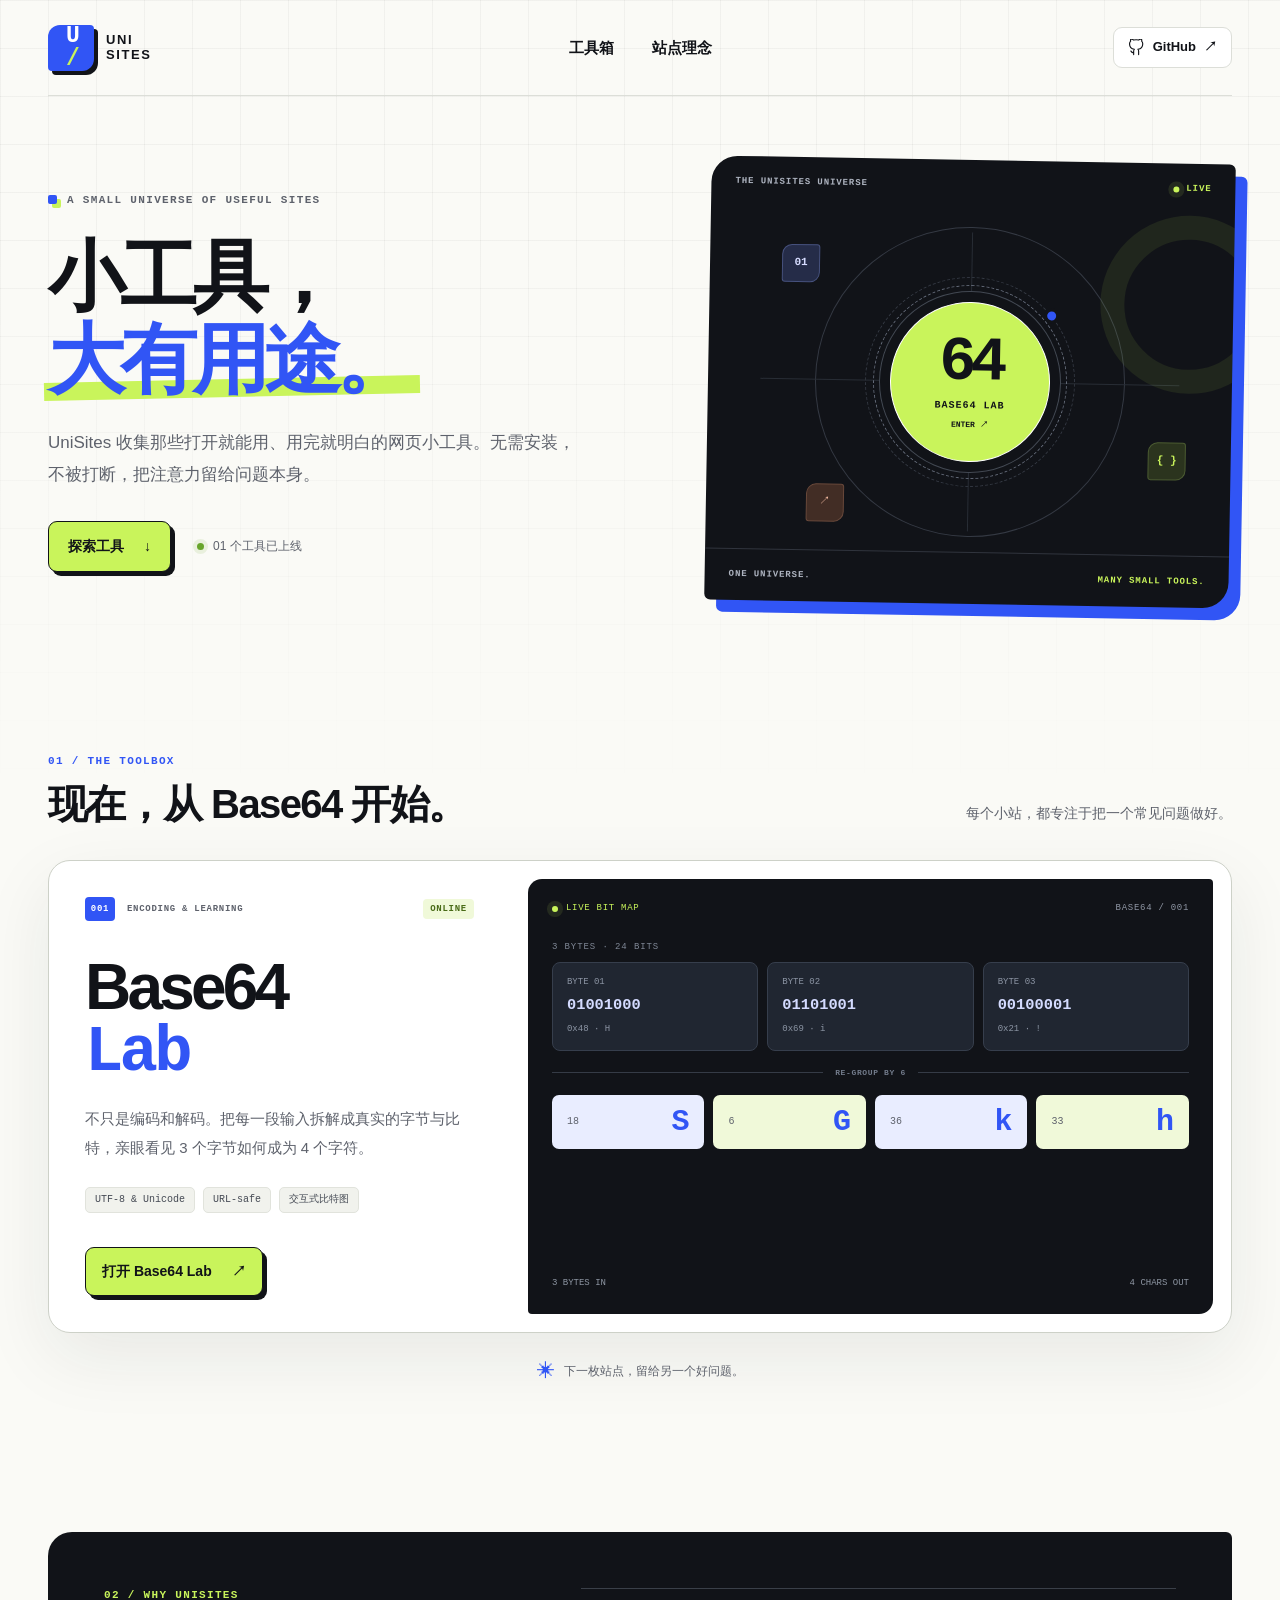
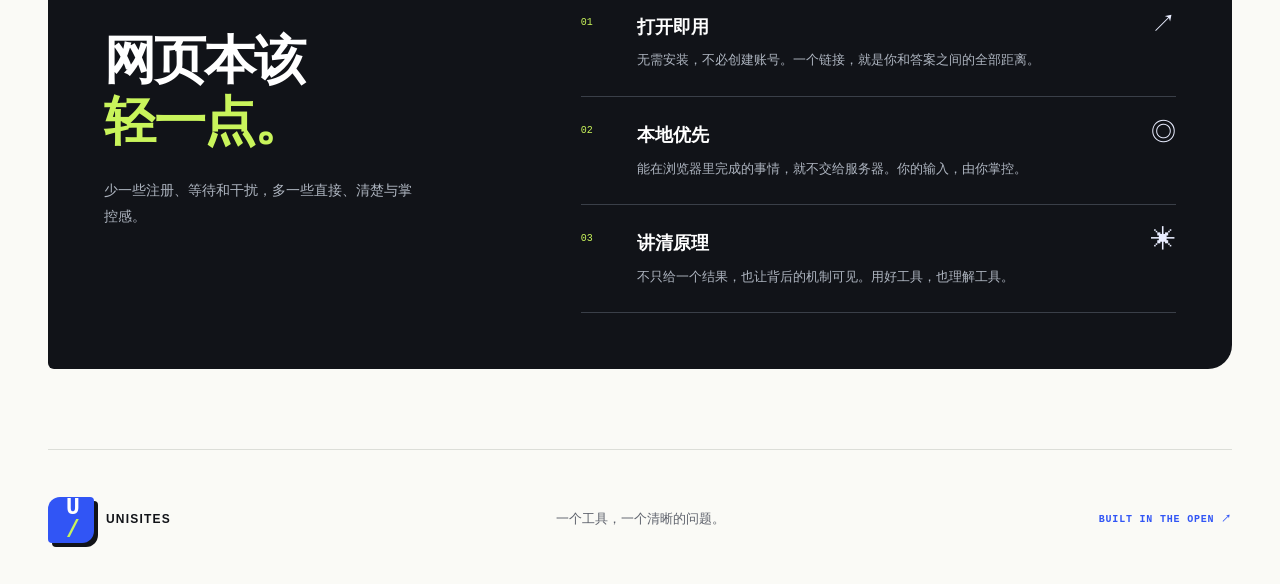
==== index.html @ 0b85ca98 "Add UniSites homepage" ====
<!doctype html>
<html lang="zh-CN">
  <head>
    <meta charset="UTF-8">
    <meta name="viewport" content="width=device-width, initial-scale=1.0">
    <meta name="description" content="UniSites 是一个打开即用的网页小工具宇宙。探索 Base64 编码、解码与交互式原理实验室。">
    <title>UniSites — 小工具，大有用途</title>
    <link rel="stylesheet" href="./styles.css">
  </head>
  <body>
    <a class="skip-link" href="#tools">跳到工具列表</a>
    <div class="page-grid" aria-hidden="true"></div>

    <header class="site-header">
      <a class="brand" href="./" aria-label="UniSites 首页">
        <span class="brand-mark">U<span>/</span></span>
        <span class="brand-name">UNI<br>SITES</span>
      </a>
      <nav class="main-nav" aria-label="页面导航">
        <a href="#tools">工具箱</a>
        <a href="#principles">站点理念</a>
      </nav>
      <a class="github-link" href="https://github.com/UniSites/UniSites" target="_blank" rel="noreferrer">
        <svg viewBox="0 0 24 24" aria-hidden="true"><path d="M15 22v-4a4.8 4.8 0 0 0-1-3.5c3.3-.4 6.8-1.6 6.8-7.4A5.8 5.8 0 0 0 19.3 3 5.4 5.4 0 0 0 19.1 0S17.9-.4 15 1.5a13.4 13.4 0 0 0-7 0C5.1-.4 3.9 0 3.9 0a5.4 5.4 0 0 0-.2 3A5.8 5.8 0 0 0 2.2 7.1c0 5.8 3.5 7 6.8 7.4A4.8 4.8 0 0 0 8 18v4M8 19c-3 .9-3-1.5-4-2"/></svg>
        GitHub <span aria-hidden="true">↗</span>
      </a>
    </header>

    <main>
      <section class="hero" aria-labelledby="hero-title">
        <div class="hero-copy">
          <p class="eyebrow"><span class="eyebrow-dot"></span>A SMALL UNIVERSE OF USEFUL SITES</p>
          <h1 id="hero-title">小工具，<br><span>大有用途。</span></h1>
          <p class="hero-intro">UniSites 收集那些打开就能用、用完就明白的网页小工具。无需安装，不被打断，把注意力留给问题本身。</p>
          <div class="hero-actions">
            <a class="primary-link" href="#tools">探索工具 <span aria-hidden="true">↓</span></a>
            <span class="hero-note"><span class="status-dot"></span>01 个工具已上线</span>
          </div>
        </div>

        <div class="universe" aria-label="UniSites 工具宇宙，当前包含 Base64 Lab">
          <div class="universe-topline"><span>THE UNISITES UNIVERSE</span><span><i></i>LIVE</span></div>
          <div class="universe-canvas">
            <div class="orbit orbit-outer" aria-hidden="true"></div>
            <div class="orbit orbit-inner" aria-hidden="true"></div>
            <span class="axis axis-horizontal" aria-hidden="true"></span>
            <span class="axis axis-vertical" aria-hidden="true"></span>
            <span class="satellite satellite-one" aria-hidden="true">01</span>
            <span class="satellite satellite-two" aria-hidden="true">{ }</span>
            <span class="satellite satellite-three" aria-hidden="true">↗</span>
            <a class="universe-core" href="./base64/" aria-label="打开 Base64 Lab">
              <span class="core-orbit" aria-hidden="true"></span>
              <strong>64</strong>
              <span>BASE64 LAB</span>
              <small>ENTER ↗</small>
            </a>
          </div>
          <div class="universe-footer"><span>ONE UNIVERSE.</span><span>MANY SMALL TOOLS.</span></div>
        </div>
      </section>

      <section class="section tools-section" id="tools" aria-labelledby="tools-title">
        <div class="section-heading">
          <div><span class="section-number">01 / THE TOOLBOX</span><h2 id="tools-title">现在，从 Base64 开始。</h2></div>
          <p>每个小站，都专注于把一个常见问题做好。</p>
        </div>

        <article class="featured-tool">
          <div class="tool-copy">
            <div class="tool-meta"><span>001</span><span>ENCODING &amp; LEARNING</span><span class="online-chip">ONLINE</span></div>
            <h3>Base64<br><span>Lab</span></h3>
            <p>不只是编码和解码。把每一段输入拆解成真实的字节与比特，亲眼看见 3 个字节如何成为 4 个字符。</p>
            <ul class="tool-features" aria-label="Base64 Lab 功能">
              <li>UTF-8 &amp; Unicode</li>
              <li>URL-safe</li>
              <li>交互式比特图</li>
            </ul>
            <a class="tool-link" href="./base64/">打开 Base64 Lab <span aria-hidden="true">↗</span></a>
          </div>

          <a class="tool-preview" href="./base64/" aria-label="进入 Base64 Lab 查看交互式比特图">
            <div class="preview-topline"><span><i></i>LIVE BIT MAP</span><span>BASE64 / 001</span></div>
            <div class="preview-label">3 BYTES · 24 BITS</div>
            <div class="preview-bytes">
              <div><span>BYTE 01</span><strong>01001000</strong><small>0x48 · H</small></div>
              <div><span>BYTE 02</span><strong>01101001</strong><small>0x69 · i</small></div>
              <div><span>BYTE 03</span><strong>00100001</strong><small>0x21 · !</small></div>
            </div>
            <div class="preview-arrow"><span></span><b>RE-GROUP BY 6</b><span></span></div>
            <div class="preview-characters">
              <div><small>18</small><strong>S</strong></div>
              <div><small>6</small><strong>G</strong></div>
              <div><small>36</small><strong>k</strong></div>
              <div><small>33</small><strong>h</strong></div>
            </div>
            <div class="preview-footer"><span>3 BYTES IN</span><span>4 CHARS OUT</span></div>
          </a>
        </article>
        <p class="next-tool-note"><span aria-hidden="true">✳</span>下一枚站点，留给另一个好问题。</p>
      </section>

      <section class="section principles-section" id="principles" aria-labelledby="principles-title">
        <div class="principles-intro">
          <span class="section-number">02 / WHY UNISITES</span>
          <h2 id="principles-title">网页本该<br><span>轻一点。</span></h2>
          <p>少一些注册、等待和干扰，多一些直接、清楚与掌控感。</p>
        </div>
        <div class="principle-list">
          <article>
            <span class="principle-number">01</span>
            <div><h3>打开即用</h3><p>无需安装，不必创建账号。一个链接，就是你和答案之间的全部距离。</p></div>
            <span class="principle-symbol" aria-hidden="true">↗</span>
          </article>
          <article>
            <span class="principle-number">02</span>
            <div><h3>本地优先</h3><p>能在浏览器里完成的事情，就不交给服务器。你的输入，由你掌控。</p></div>
            <span class="principle-symbol" aria-hidden="true">◎</span>
          </article>
          <article>
            <span class="principle-number">03</span>
            <div><h3>讲清原理</h3><p>不只给一个结果，也让背后的机制可见。用好工具，也理解工具。</p></div>
            <span class="principle-symbol" aria-hidden="true">✳</span>
          </article>
        </div>
      </section>
    </main>

    <footer class="site-footer">
      <a class="footer-brand" href="./"><span class="brand-mark">U<span>/</span></span><strong>UNISITES</strong></a>
      <p>一个工具，一个清晰的问题。</p>
      <a href="https://github.com/UniSites/UniSites" target="_blank" rel="noreferrer">BUILT IN THE OPEN <span aria-hidden="true">↗</span></a>
    </footer>
  </body>
</html>
---- styles.css ----
:root {
  --paper: #fafaf6;
  --white: #ffffff;
  --ink: #111318;
  --muted: #5e626c;
  --line: #dcded8;
  --blue: #3155f5;
  --blue-soft: #e9edff;
  --lime: #c9f45b;
  --lime-soft: #f0f9d9;
  --mono: ui-monospace, "SFMono-Regular", Menlo, Monaco, Consolas, monospace;
  --sans: -apple-system, BlinkMacSystemFont, "Segoe UI", "PingFang SC", "Hiragino Sans GB", "Microsoft YaHei", sans-serif;
}

* {
  box-sizing: border-box;
}

html {
  scroll-behavior: smooth;
  scroll-padding-top: 90px;
}

body {
  margin: 0;
  color: var(--ink);
  background: var(--paper);
  font-family: var(--sans);
  font-size: 16px;
  line-height: 1.6;
  -webkit-font-smoothing: antialiased;
}

a {
  color: inherit;
  text-decoration: none;
}

::selection {
  color: var(--white);
  background: var(--blue);
}

:focus-visible {
  outline: 3px solid var(--blue);
  outline-offset: 5px;
}

.skip-link {
  position: fixed;
  z-index: 100;
  top: 12px;
  left: 12px;
  padding: 10px 16px;
  color: var(--white);
  background: var(--ink);
  transform: translateY(-160%);
}

.skip-link:focus {
  transform: translateY(0);
}

.page-grid {
  position: absolute;
  z-index: -1;
  inset: 0 0 auto;
  height: 800px;
  pointer-events: none;
  background-image: linear-gradient(rgba(17, 19, 24, 0.04) 1px, transparent 1px), linear-gradient(90deg, rgba(17, 19, 24, 0.04) 1px, transparent 1px);
  background-size: 48px 48px;
  mask-image: linear-gradient(to bottom, black 30%, transparent 100%);
}

.site-header,
.hero,
.section,
.site-footer {
  width: min(1280px, calc(100% - 96px));
  margin-inline: auto;
}

.site-header {
  height: 96px;
  display: grid;
  grid-template-columns: 1fr auto 1fr;
  align-items: center;
  border-bottom: 1px solid var(--line);
}

.brand,
.footer-brand {
  display: inline-flex;
  align-items: center;
  gap: 12px;
  width: fit-content;
}

.brand-mark {
  width: 46px;
  height: 46px;
  display: grid;
  place-items: center;
  color: var(--white);
  background: var(--blue);
  border-radius: 12px 4px 12px 4px;
  box-shadow: 4px 4px 0 var(--ink);
  font: 750 23px/1 var(--mono);
  letter-spacing: -0.16em;
}

.brand-mark span {
  color: var(--lime);
}

.brand-name {
  font: 750 13px/1.12 var(--sans);
  letter-spacing: 0.12em;
}

.main-nav {
  display: flex;
  gap: 38px;
  font-size: 15px;
  font-weight: 600;
}

.main-nav a {
  position: relative;
  padding-block: 10px;
}

.main-nav a::after {
  content: "";
  position: absolute;
  right: 0;
  bottom: 4px;
  left: 0;
  height: 2px;
  background: var(--blue);
  transform: scaleX(0);
  transform-origin: right;
  transition: transform 180ms ease;
}

.main-nav a:hover::after {
  transform: scaleX(1);
  transform-origin: left;
}

.github-link {
  justify-self: end;
  display: inline-flex;
  align-items: center;
  gap: 8px;
  padding: 9px 14px;
  background: var(--white);
  border: 1px solid var(--line);
  border-radius: 9px;
  font-size: 13px;
  font-weight: 650;
  transition: border-color 150ms ease, transform 150ms ease;
}

.github-link:hover {
  border-color: var(--ink);
  transform: translateY(-2px);
}

.github-link svg {
  width: 17px;
  height: 17px;
  fill: none;
  stroke: currentColor;
  stroke-width: 1.6;
  stroke-linecap: round;
  stroke-linejoin: round;
}

.hero {
  min-height: 570px;
  display: grid;
  grid-template-columns: 1.04fr 0.96fr;
  align-items: center;
  gap: 92px;
  padding: 64px 0 76px;
}

.eyebrow,
.section-number {
  font: 650 11px/1.3 var(--mono);
  letter-spacing: 0.12em;
}

.eyebrow {
  display: flex;
  align-items: center;
  gap: 10px;
  margin: 0;
  color: var(--muted);
}

.eyebrow-dot {
  width: 9px;
  height: 9px;
  background: var(--blue);
  border-radius: 2px;
  box-shadow: 4px 4px 0 var(--lime);
}

h1,
h2,
h3,
p {
  margin-top: 0;
}

h1 {
  margin: 28px 0 26px;
  font-size: clamp(64px, 6vw, 88px);
  font-weight: 760;
  line-height: 1.08;
  letter-spacing: -0.065em;
}

h1 span {
  position: relative;
  z-index: 0;
  display: inline-block;
  color: var(--blue);
}

h1 span::after {
  content: "";
  position: absolute;
  z-index: -1;
  right: -12px;
  bottom: 4px;
  left: -4px;
  height: 18px;
  background: var(--lime);
  transform: rotate(-1.2deg);
}

.hero-intro {
  max-width: 530px;
  margin-bottom: 30px;
  color: var(--muted);
  font-size: 17px;
  line-height: 1.9;
}

.hero-actions {
  display: flex;
  align-items: center;
  gap: 26px;
}

.primary-link,
.tool-link {
  display: inline-flex;
  align-items: center;
  justify-content: center;
  gap: 20px;
  width: fit-content;
  color: var(--ink);
  background: var(--lime);
  border: 1px solid var(--ink);
  border-radius: 9px;
  box-shadow: 4px 4px 0 var(--ink);
  font-size: 14px;
  font-weight: 700;
  transition: transform 140ms ease, box-shadow 140ms ease;
}

.primary-link {
  padding: 13px 19px;
}

.primary-link:hover,
.tool-link:hover {
  transform: translate(2px, 2px);
  box-shadow: 2px 2px 0 var(--ink);
}

.hero-note {
  display: inline-flex;
  align-items: center;
  gap: 9px;
  color: var(--muted);
  font-size: 12px;
}

.status-dot {
  width: 7px;
  height: 7px;
  background: #68a52c;
  border-radius: 50%;
  box-shadow: 0 0 0 4px rgba(104, 165, 44, 0.12);
}

.universe {
  position: relative;
  overflow: hidden;
  color: var(--white);
  background: var(--ink);
  border-radius: 26px 6px 26px 6px;
  box-shadow: 12px 12px 0 var(--blue);
  transform: rotate(1deg);
}

.universe::after {
  content: "";
  position: absolute;
  top: 52px;
  right: -45px;
  width: 130px;
  height: 130px;
  border: 24px solid rgba(201, 244, 91, 0.08);
  border-radius: 50%;
}

.universe-topline,
.universe-footer {
  position: relative;
  z-index: 2;
  display: flex;
  align-items: center;
  justify-content: space-between;
  padding: 20px 24px;
  color: #aeb4c0;
  font: 550 9px/1.3 var(--mono);
  letter-spacing: 0.1em;
}

.universe-topline > span:last-child {
  display: flex;
  align-items: center;
  gap: 7px;
  color: var(--lime);
}

.universe-topline i,
.preview-topline i {
  width: 6px;
  height: 6px;
  background: var(--lime);
  border-radius: 50%;
  box-shadow: 0 0 0 5px rgba(201, 244, 91, 0.1);
}

.universe-canvas {
  position: relative;
  height: 340px;
}

.orbit,
.axis {
  position: absolute;
  pointer-events: none;
}

.orbit {
  top: 50%;
  left: 50%;
  border: 1px solid #343943;
  border-radius: 50%;
  transform: translate(-50%, -50%);
}

.orbit-outer {
  width: 310px;
  height: 310px;
}

.orbit-inner {
  width: 210px;
  height: 210px;
  border-style: dashed;
}

.axis {
  top: 50%;
  left: 50%;
  background: #282d35;
  transform: translate(-50%, -50%);
}

.axis-horizontal {
  width: 80%;
  height: 1px;
}

.axis-vertical {
  width: 1px;
  height: 88%;
}

.universe-core {
  position: absolute;
  z-index: 2;
  top: 50%;
  left: 50%;
  width: 160px;
  height: 160px;
  display: flex;
  flex-direction: column;
  align-items: center;
  justify-content: center;
  color: var(--ink);
  background: var(--lime);
  border: 1px solid var(--white);
  border-radius: 50%;
  box-shadow: 0 0 0 10px var(--ink), 0 0 0 11px #424852;
  transform: translate(-50%, -50%);
  transition: transform 200ms ease, box-shadow 200ms ease;
}

.universe-core:hover {
  transform: translate(-50%, -50%) scale(1.06);
  box-shadow: 0 0 0 10px var(--ink), 0 0 0 13px var(--blue);
}

.core-orbit {
  position: absolute;
  inset: -18px;
  border: 1px dashed #626977;
  border-radius: 50%;
  animation: spin 22s linear infinite;
}

.core-orbit::after {
  content: "";
  position: absolute;
  top: 21px;
  right: 8px;
  width: 9px;
  height: 9px;
  background: var(--blue);
  border: 3px solid var(--ink);
  border-radius: 50%;
}

@keyframes spin {
  to { transform: rotate(360deg); }
}

.universe-core strong {
  font: 750 62px/0.95 var(--mono);
  letter-spacing: -0.1em;
}

.universe-core > span:not(.core-orbit) {
  margin-top: 8px;
  font: 750 10px/1 var(--mono);
  letter-spacing: 0.1em;
}

.universe-core small {
  margin-top: 10px;
  font: 600 8px/1 var(--mono);
}

.satellite {
  position: absolute;
  z-index: 1;
  display: grid;
  place-items: center;
  width: 38px;
  height: 38px;
  color: #d6dcff;
  background: #252c48;
  border: 1px solid #46517d;
  border-radius: 10px 3px 10px 3px;
  font: 550 11px/1 var(--mono);
}

.satellite-one { top: 35px; left: 72px; }
.satellite-two { right: 45px; bottom: 75px; color: var(--lime); background: #2b341e; border-color: #4b5b31; }
.satellite-three { bottom: 28px; left: 100px; color: #ffc4aa; background: #422d25; border-color: #68483a; }

.universe-footer {
  border-top: 1px solid #30343d;
}

.universe-footer span:last-child {
  color: var(--lime);
}

.section {
  padding: 86px 0;
}

.section-heading {
  display: flex;
  align-items: end;
  justify-content: space-between;
  gap: 32px;
  margin-bottom: 32px;
}

.section-number {
  display: block;
  margin-bottom: 12px;
  color: var(--blue);
}

h2 {
  margin-bottom: 0;
  font-size: 40px;
  font-weight: 730;
  line-height: 1.18;
  letter-spacing: -0.04em;
}

.section-heading > p {
  margin-bottom: 3px;
  color: var(--muted);
  font-size: 14px;
}

.tools-section {
  padding-top: 74px;
}

.featured-tool {
  display: grid;
  grid-template-columns: 0.78fr 1.22fr;
  overflow: hidden;
  background: var(--white);
  border: 1px solid #cdd1c8;
  border-radius: 22px;
  box-shadow: 0 24px 70px rgba(28, 33, 42, 0.08);
}

.tool-copy {
  padding: 36px;
}

.tool-meta {
  display: flex;
  align-items: center;
  gap: 12px;
  color: var(--muted);
  font: 550 9px/1.4 var(--mono);
  letter-spacing: 0.08em;
}

.tool-meta > span:first-child {
  display: grid;
  place-items: center;
  width: 30px;
  height: 24px;
  color: var(--white);
  background: var(--blue);
  border-radius: 4px;
}

.online-chip {
  margin-left: auto;
  padding: 4px 7px;
  color: #496b17;
  background: var(--lime-soft);
  border-radius: 4px;
}

.tool-copy h3 {
  margin: 36px 0 22px;
  font-size: 64px;
  font-weight: 750;
  line-height: 0.95;
  letter-spacing: -0.06em;
}

.tool-copy h3 span {
  color: var(--blue);
  font-family: var(--mono);
}

.tool-copy > p {
  max-width: 400px;
  color: var(--muted);
  font-size: 15px;
  line-height: 1.9;
}

.tool-features {
  display: flex;
  flex-wrap: wrap;
  gap: 8px;
  margin: 25px 0 34px;
  padding: 0;
  list-style: none;
}

.tool-features li {
  padding: 5px 9px;
  color: #454a54;
  background: #f1f2ed;
  border: 1px solid #e1e3dc;
  border-radius: 5px;
  font: 500 10px/1.4 var(--mono);
}

.tool-link {
  padding: 12px 16px;
}

.tool-preview {
  display: flex;
  flex-direction: column;
  min-width: 0;
  margin: 18px;
  padding: 24px;
  color: var(--white);
  background: var(--ink);
  border-radius: 14px 4px 14px 4px;
  transition: background 180ms ease;
}

.tool-preview:hover {
  background: #181c28;
}

.preview-topline {
  display: flex;
  align-items: center;
  justify-content: space-between;
  color: #9097a5;
  font: 500 9px/1.3 var(--mono);
  letter-spacing: 0.08em;
}

.preview-topline > span:first-child {
  display: flex;
  align-items: center;
  gap: 8px;
  color: var(--lime);
}

.preview-label {
  margin: 28px 0 10px;
  color: #7f8795;
  font: 500 9px/1 var(--mono);
  letter-spacing: 0.1em;
}

.preview-bytes {
  display: grid;
  grid-template-columns: repeat(3, 1fr);
  gap: 9px;
}

.preview-bytes > div {
  display: grid;
  gap: 8px;
  padding: 14px;
  background: #202631;
  border: 1px solid #363e4c;
  border-radius: 8px;
}

.preview-bytes span,
.preview-bytes small {
  color: #8c95a4;
  font: 500 9px/1.3 var(--mono);
}

.preview-bytes strong {
  color: #d4dbff;
  font: 550 clamp(12px, 1.2vw, 16px)/1.3 var(--mono);
}

.preview-arrow {
  display: flex;
  align-items: center;
  gap: 12px;
  margin: 18px 0;
  color: #737c8c;
  font: 500 8px/1 var(--mono);
  letter-spacing: 0.08em;
}

.preview-arrow span {
  flex: 1;
  height: 1px;
  background: #353b46;
}

.preview-characters {
  display: grid;
  grid-template-columns: repeat(4, 1fr);
  gap: 9px;
}

.preview-characters > div {
  display: flex;
  align-items: center;
  justify-content: space-between;
  padding: 12px 15px;
  color: var(--ink);
  background: var(--blue-soft);
  border-radius: 7px;
}

.preview-characters > div:nth-child(even) {
  background: var(--lime-soft);
}

.preview-characters small {
  color: var(--muted);
  font: 500 10px/1 var(--mono);
}

.preview-characters strong {
  color: var(--blue);
  font: 700 30px/1 var(--mono);
}

.preview-footer {
  display: flex;
  justify-content: space-between;
  margin-top: auto;
  padding-top: 20px;
  color: #8e96a3;
  font: 500 9px/1.3 var(--mono);
}

.next-tool-note {
  display: flex;
  align-items: center;
  justify-content: center;
  gap: 9px;
  margin: 24px 0 0;
  color: var(--muted);
  font-size: 12px;
}

.next-tool-note span {
  color: var(--blue);
  font-size: 18px;
}

.principles-section {
  display: grid;
  grid-template-columns: 0.8fr 1.2fr;
  gap: 80px;
  margin-top: 60px;
  margin-bottom: 80px;
  padding: 56px;
  color: var(--white);
  background: var(--ink);
  border-radius: 24px 6px 24px 6px;
}

.principles-intro .section-number {
  color: var(--lime);
}

.principles-intro h2 {
  margin: 28px 0 24px;
  font-size: 52px;
}

.principles-intro h2 span {
  color: var(--lime);
}

.principles-intro > p {
  max-width: 320px;
  margin-bottom: 0;
  color: #aeb5c0;
  font-size: 14px;
  line-height: 1.9;
}

.principle-list {
  border-top: 1px solid #3a3f48;
}

.principle-list article {
  display: grid;
  grid-template-columns: 38px 1fr auto;
  gap: 18px;
  align-items: start;
  padding: 24px 0;
  border-bottom: 1px solid #3a3f48;
}

.principle-number {
  padding-top: 5px;
  color: var(--lime);
  font: 500 10px/1 var(--mono);
}

.principle-list h3 {
  margin-bottom: 7px;
  font-size: 18px;
}

.principle-list p {
  margin-bottom: 0;
  color: #aeb5c0;
  font-size: 13px;
  line-height: 1.8;
}

.principle-symbol {
  color: var(--blue-soft);
  font: 400 25px/1 var(--mono);
}

.site-footer {
  min-height: 140px;
  display: grid;
  grid-template-columns: 1fr auto 1fr;
  align-items: center;
  gap: 24px;
  border-top: 1px solid var(--line);
}

.footer-brand strong {
  font-size: 12px;
  letter-spacing: 0.1em;
}

.site-footer p {
  margin: 0;
  color: var(--muted);
  font-size: 13px;
}

.site-footer > a:last-child {
  justify-self: end;
  color: var(--blue);
  font: 600 10px/1.3 var(--mono);
  letter-spacing: 0.08em;
}

.site-footer > a:last-child:hover {
  text-decoration: underline;
}

@media (max-width: 1100px) {
  .site-header,
  .hero,
  .section,
  .site-footer {
    width: calc(100% - 56px);
  }

  .hero {
    gap: 48px;
  }

  .tool-copy {
    padding: 28px;
  }

  .tool-copy h3 {
    font-size: 54px;
  }

  .principles-section {
    gap: 48px;
    padding: 40px;
  }
}

@media (prefers-reduced-motion: reduce) {
  html {
    scroll-behavior: auto;
  }

  *,
  *::before,
  *::after {
    animation-duration: 0.01ms !important;
    animation-iteration-count: 1 !important;
    transition-duration: 0.01ms !important;
  }
}
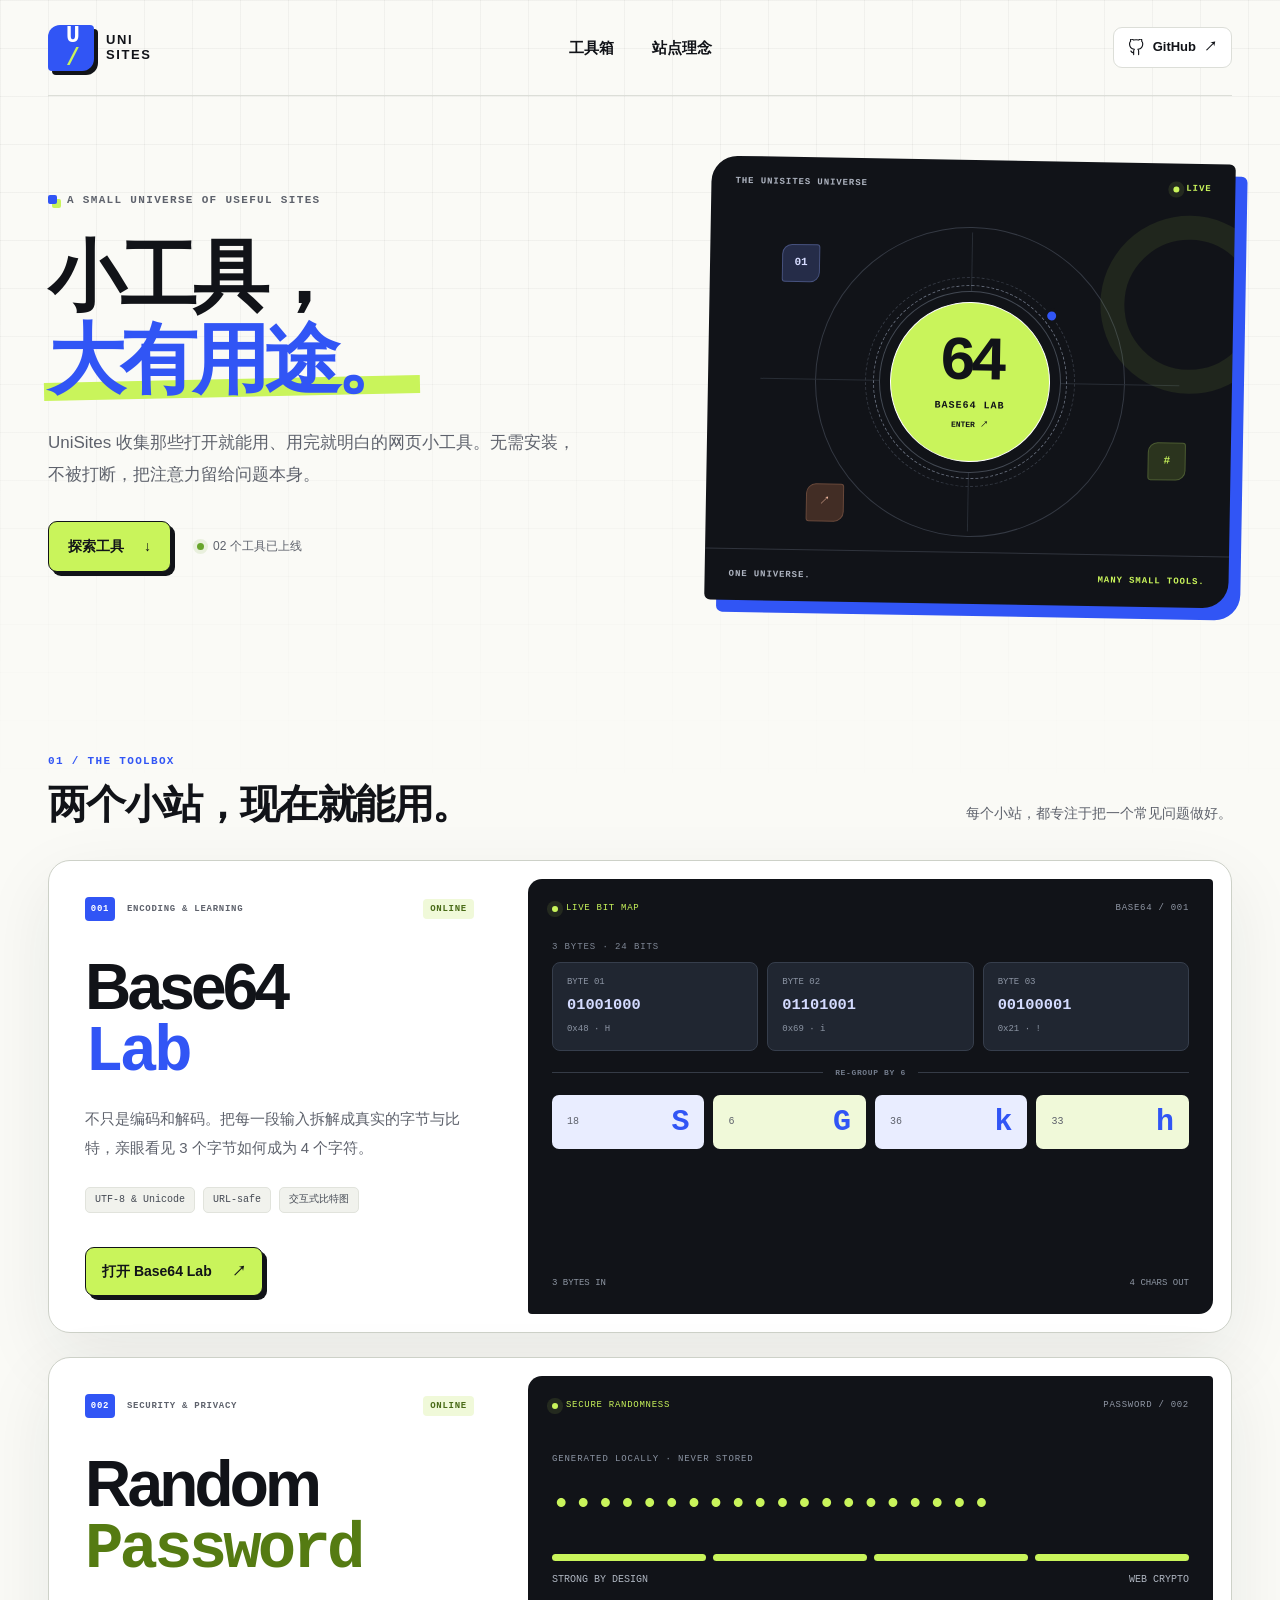
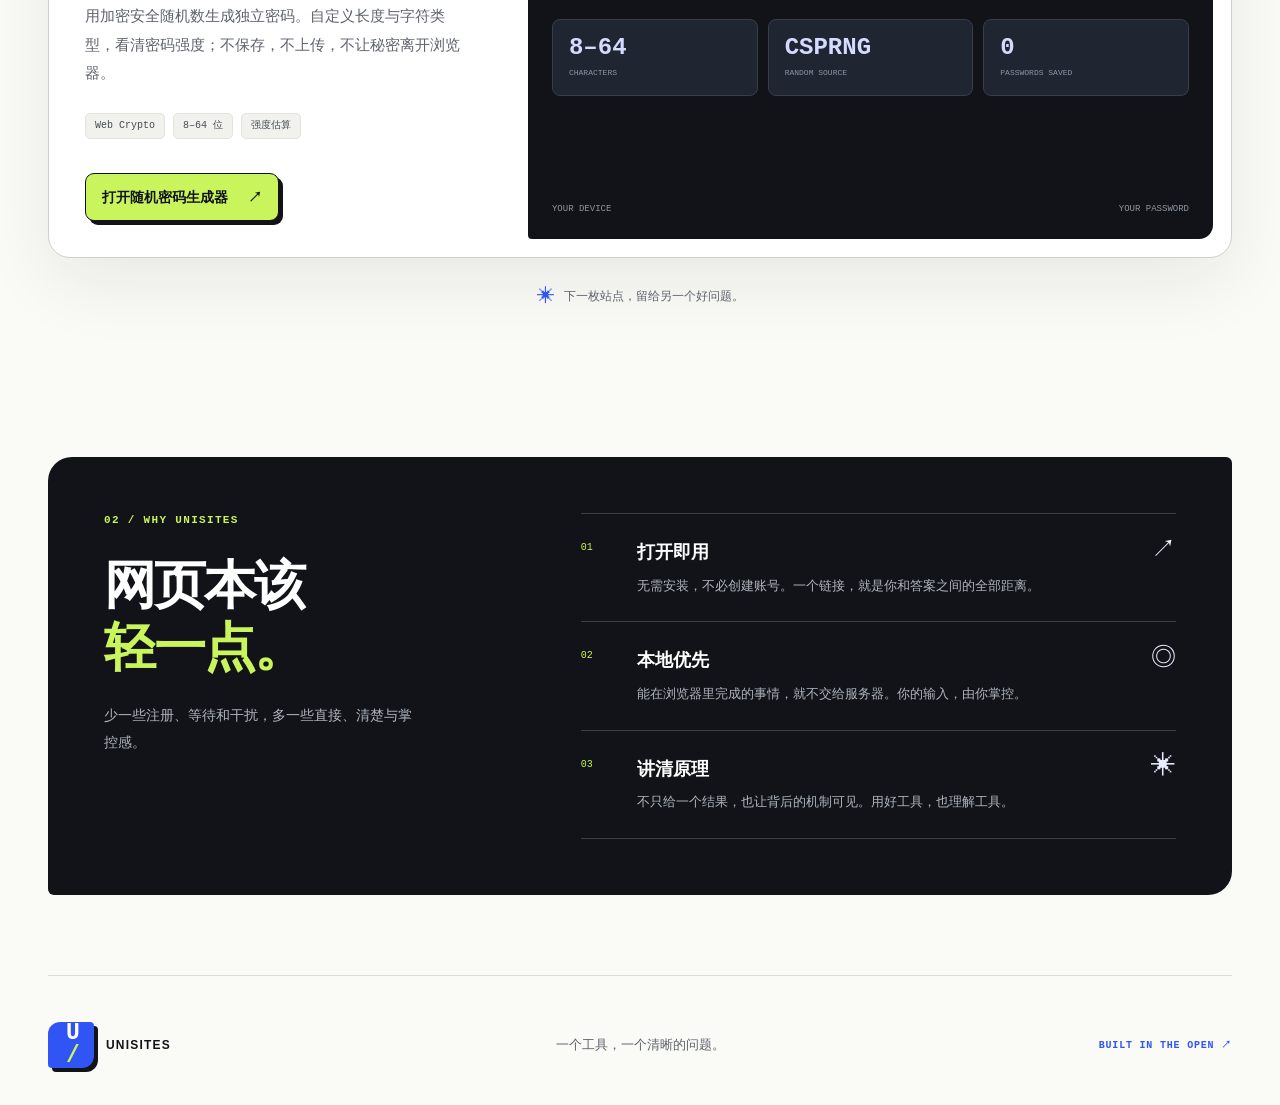
==== commit 0fee6ab2: "Add password generator and responsive layouts" ====
--- a/index.html
+++ b/index.html
@@ -3,8 +3,16 @@
   <head>
     <meta charset="UTF-8">
     <meta name="viewport" content="width=device-width, initial-scale=1.0">
-    <meta name="description" content="UniSites 是一个打开即用的网页小工具宇宙。探索 Base64 编码、解码与交互式原理实验室。">
-    <title>UniSites — 小工具，大有用途</title>
+    <meta name="description" content="UniSites 是打开即用的免费网页工具集，提供随机密码生成器（mima / password）、Base64 编码解码与交互式原理说明。无需注册，本地运行。">
+    <meta name="keywords" content="UniSites,网页工具,在线工具,随机密码,随机密码生成器,mima,password,Base64">
+    <meta name="robots" content="index,follow">
+    <meta name="theme-color" content="#fafaf6">
+    <meta property="og:title" content="UniSites — 小工具，大有用途">
+    <meta property="og:description" content="随机密码生成器、Base64 实验室，以及更多打开即用的网页小工具。">
+    <meta property="og:type" content="website">
+    <meta property="og:url" content="https://unisites.github.io/UniSites/">
+    <link rel="canonical" href="https://unisites.github.io/UniSites/">
+    <title>UniSites — 随机密码、Base64 与实用网页工具</title>
     <link rel="stylesheet" href="./styles.css">
   </head>
   <body>
@@ -34,11 +42,11 @@
           <p class="hero-intro">UniSites 收集那些打开就能用、用完就明白的网页小工具。无需安装，不被打断，把注意力留给问题本身。</p>
           <div class="hero-actions">
             <a class="primary-link" href="#tools">探索工具 <span aria-hidden="true">↓</span></a>
-            <span class="hero-note"><span class="status-dot"></span>01 个工具已上线</span>
+            <span class="hero-note"><span class="status-dot"></span>02 个工具已上线</span>
           </div>
         </div>
 
-        <div class="universe" aria-label="UniSites 工具宇宙，当前包含 Base64 Lab">
+        <div class="universe" aria-label="UniSites 工具宇宙，当前包含 Base64 Lab 和随机密码生成器">
           <div class="universe-topline"><span>THE UNISITES UNIVERSE</span><span><i></i>LIVE</span></div>
           <div class="universe-canvas">
             <div class="orbit orbit-outer" aria-hidden="true"></div>
@@ -46,7 +54,7 @@
             <span class="axis axis-horizontal" aria-hidden="true"></span>
             <span class="axis axis-vertical" aria-hidden="true"></span>
             <span class="satellite satellite-one" aria-hidden="true">01</span>
-            <span class="satellite satellite-two" aria-hidden="true">{ }</span>
+            <a class="satellite satellite-two satellite-link" href="./password/" aria-label="打开随机密码生成器">#</a>
             <span class="satellite satellite-three" aria-hidden="true">↗</span>
             <a class="universe-core" href="./base64/" aria-label="打开 Base64 Lab">
               <span class="core-orbit" aria-hidden="true"></span>
@@ -61,7 +69,7 @@
 
       <section class="section tools-section" id="tools" aria-labelledby="tools-title">
         <div class="section-heading">
-          <div><span class="section-number">01 / THE TOOLBOX</span><h2 id="tools-title">现在，从 Base64 开始。</h2></div>
+          <div><span class="section-number">01 / THE TOOLBOX</span><h2 id="tools-title">两个小站，现在就能用。</h2></div>
           <p>每个小站，都专注于把一个常见问题做好。</p>
         </div>
 
@@ -94,6 +102,34 @@
               <div><small>33</small><strong>h</strong></div>
             </div>
             <div class="preview-footer"><span>3 BYTES IN</span><span>4 CHARS OUT</span></div>
+          </a>
+        </article>
+
+        <article class="featured-tool password-tool">
+          <div class="tool-copy">
+            <div class="tool-meta"><span>002</span><span>SECURITY &amp; PRIVACY</span><span class="online-chip">ONLINE</span></div>
+            <h3>Random<br><span>Password</span></h3>
+            <p>用加密安全随机数生成独立密码。自定义长度与字符类型，看清密码强度；不保存，不上传，不让秘密离开浏览器。</p>
+            <ul class="tool-features" aria-label="随机密码生成器功能">
+              <li>Web Crypto</li>
+              <li>8–64 位</li>
+              <li>强度估算</li>
+            </ul>
+            <a class="tool-link" href="./password/">打开随机密码生成器 <span aria-hidden="true">↗</span></a>
+          </div>
+
+          <a class="tool-preview password-preview" href="./password/" aria-label="进入随机密码生成器">
+            <div class="preview-topline"><span><i></i>SECURE RANDOMNESS</span><span>PASSWORD / 002</span></div>
+            <div class="password-demo-label">GENERATED LOCALLY · NEVER STORED</div>
+            <div class="password-dots" aria-hidden="true">••••••••••••••••••••</div>
+            <div class="password-meter" aria-hidden="true"><span></span><span></span><span></span><span></span></div>
+            <div class="password-meter-caption"><span>STRONG BY DESIGN</span><span>WEB CRYPTO</span></div>
+            <div class="password-stats">
+              <div><strong>8–64</strong><span>CHARACTERS</span></div>
+              <div><strong>CSPRNG</strong><span>RANDOM SOURCE</span></div>
+              <div><strong>0</strong><span>PASSWORDS SAVED</span></div>
+            </div>
+            <div class="preview-footer"><span>YOUR DEVICE</span><span>YOUR PASSWORD</span></div>
           </a>
         </article>
         <p class="next-tool-note"><span aria-hidden="true">✳</span>下一枚站点，留给另一个好问题。</p>
--- a/styles.css
+++ b/styles.css
@@ -841,6 +841,88 @@
   text-decoration: underline;
 }
 
+.password-tool {
+  margin-top: 24px;
+}
+
+.password-tool .tool-copy h3 span {
+  color: #557b12;
+}
+
+.password-preview {
+  min-height: 420px;
+}
+
+.password-demo-label {
+  margin-top: 42px;
+  color: #8c95a4;
+  font: 500 9px/1.3 var(--mono);
+  letter-spacing: 0.1em;
+}
+
+.password-dots {
+  margin: 18px 0 28px;
+  color: var(--lime);
+  font: 600 clamp(22px, 2.4vw, 34px)/1.4 var(--mono);
+  letter-spacing: 0.12em;
+  overflow-wrap: anywhere;
+}
+
+.password-meter {
+  display: grid;
+  grid-template-columns: repeat(4, 1fr);
+  gap: 7px;
+}
+
+.password-meter span {
+  height: 7px;
+  background: var(--lime);
+  border-radius: 999px;
+}
+
+.password-meter-caption {
+  display: flex;
+  justify-content: space-between;
+  margin-top: 12px;
+  color: #aeb5c0;
+  font: 500 10px/1.4 var(--mono);
+}
+
+.password-stats {
+  display: grid;
+  grid-template-columns: repeat(3, 1fr);
+  gap: 10px;
+  margin-top: 32px;
+}
+
+.password-stats > div {
+  display: grid;
+  gap: 8px;
+  padding: 16px;
+  background: #202631;
+  border: 1px solid #363e4c;
+  border-radius: 8px;
+}
+
+.password-stats strong {
+  color: #d4dbff;
+  font: 600 24px/1 var(--mono);
+}
+
+.password-stats span {
+  color: #8c95a4;
+  font: 500 8px/1.3 var(--mono);
+}
+
+.satellite-link {
+  transition: transform 160ms ease, border-color 160ms ease;
+}
+
+.satellite-link:hover {
+  border-color: var(--lime);
+  transform: translateY(-3px);
+}
+
 @media (max-width: 1100px) {
   .site-header,
   .hero,
@@ -867,6 +949,364 @@
   }
 }
 
+@media (max-width: 900px) {
+  .site-header {
+    grid-template-columns: 1fr auto;
+    gap: 14px;
+    padding: 16px 0;
+  }
+
+  .main-nav {
+    grid-column: 1 / -1;
+    grid-row: 2;
+    justify-content: center;
+    padding-top: 8px;
+    border-top: 1px solid var(--line);
+  }
+
+  .hero {
+    grid-template-columns: 1fr;
+    gap: 48px;
+    padding: 54px 0 64px;
+  }
+
+  .hero-copy {
+    max-width: 680px;
+  }
+
+  .hero-intro {
+    max-width: 620px;
+  }
+
+  .universe {
+    width: min(100%, 620px);
+    justify-self: center;
+  }
+
+  .section-heading {
+    align-items: flex-start;
+    flex-direction: column;
+    gap: 14px;
+  }
+
+  .section-heading > p {
+    text-align: left;
+  }
+
+  .featured-tool {
+    grid-template-columns: 1fr;
+  }
+
+  .tool-copy > p {
+    max-width: 620px;
+  }
+
+  .tool-preview {
+    min-height: 400px;
+  }
+
+  .principles-section {
+    grid-template-columns: 1fr;
+    gap: 38px;
+  }
+
+  .principles-intro > p {
+    max-width: 560px;
+  }
+}
+
+@media (max-width: 640px) {
+  .site-header,
+  .hero,
+  .section,
+  .site-footer {
+    width: calc(100% - 32px);
+  }
+
+  .site-header {
+    gap: 12px;
+    padding: 14px 0 10px;
+  }
+
+  .brand {
+    gap: 9px;
+  }
+
+  .brand-mark {
+    width: 39px;
+    height: 39px;
+    border-radius: 10px 3px 10px 3px;
+    font-size: 19px;
+    box-shadow: 3px 3px 0 var(--ink);
+  }
+
+  .brand-name {
+    font-size: 11px;
+  }
+
+  .github-link {
+    min-height: 42px;
+    padding: 8px 11px;
+    font-size: 12px;
+  }
+
+  .main-nav {
+    justify-content: flex-start;
+    gap: 28px;
+    overflow-x: auto;
+    font-size: 14px;
+  }
+
+  .main-nav a {
+    flex: 0 0 auto;
+    min-height: 42px;
+  }
+
+  .hero {
+    gap: 38px;
+    padding: 42px 0 52px;
+  }
+
+  .eyebrow {
+    font-size: 9px;
+    letter-spacing: 0.08em;
+  }
+
+  h1 {
+    margin: 24px 0 20px;
+    font-size: clamp(45px, 13.5vw, 62px);
+    line-height: 1.1;
+  }
+
+  h1 span::after {
+    height: 11px;
+  }
+
+  .hero-intro {
+    margin-bottom: 25px;
+    font-size: 16px;
+    line-height: 1.8;
+  }
+
+  .hero-actions {
+    align-items: flex-start;
+    flex-direction: column;
+    gap: 20px;
+  }
+
+  .primary-link,
+  .tool-link {
+    min-height: 46px;
+  }
+
+  .universe {
+    border-radius: 20px 5px 20px 5px;
+    box-shadow: 7px 7px 0 var(--blue);
+    transform: none;
+  }
+
+  .universe-topline,
+  .universe-footer {
+    padding: 16px;
+    font-size: 8px;
+  }
+
+  .universe-canvas {
+    height: 300px;
+  }
+
+  .orbit-outer {
+    width: 260px;
+    height: 260px;
+  }
+
+  .orbit-inner {
+    width: 184px;
+    height: 184px;
+  }
+
+  .universe-core {
+    width: 140px;
+    height: 140px;
+  }
+
+  .universe-core strong {
+    font-size: 52px;
+  }
+
+  .satellite-one { top: 28px; left: 28px; }
+  .satellite-two { right: 22px; bottom: 62px; }
+  .satellite-three { bottom: 22px; left: 48px; }
+
+  .section {
+    padding: 56px 0;
+  }
+
+  .section-heading {
+    margin-bottom: 24px;
+  }
+
+  .section-number {
+    font-size: 10px;
+  }
+
+  h2 {
+    font-size: 31px;
+  }
+
+  .featured-tool {
+    border-radius: 16px;
+  }
+
+  .password-tool {
+    margin-top: 18px;
+  }
+
+  .tool-copy {
+    padding: 24px 20px 28px;
+  }
+
+  .tool-meta {
+    flex-wrap: wrap;
+    gap: 9px;
+  }
+
+  .online-chip {
+    margin-left: 0;
+  }
+
+  .tool-copy h3 {
+    margin: 28px 0 18px;
+    font-size: 52px;
+  }
+
+  .tool-copy > p {
+    font-size: 15px;
+  }
+
+  .tool-features {
+    margin-bottom: 28px;
+  }
+
+  .tool-preview {
+    min-height: 0;
+    margin: 10px;
+    padding: 16px;
+  }
+
+  .preview-topline {
+    font-size: 8px;
+  }
+
+  .preview-label {
+    margin-top: 24px;
+  }
+
+  .preview-bytes {
+    gap: 6px;
+  }
+
+  .preview-bytes > div {
+    gap: 7px;
+    padding: 10px 8px;
+  }
+
+  .preview-bytes strong {
+    font-size: 11px;
+  }
+
+  .preview-bytes span,
+  .preview-bytes small {
+    font-size: 8px;
+  }
+
+  .preview-characters {
+    gap: 6px;
+  }
+
+  .preview-characters > div {
+    padding: 11px 9px;
+  }
+
+  .preview-characters strong {
+    font-size: 25px;
+  }
+
+  .preview-footer {
+    margin-top: 22px;
+  }
+
+  .password-demo-label {
+    margin-top: 30px;
+  }
+
+  .password-dots {
+    font-size: 24px;
+  }
+
+  .password-stats {
+    gap: 6px;
+    margin-top: 26px;
+  }
+
+  .password-stats > div {
+    padding: 12px 9px;
+  }
+
+  .password-stats strong {
+    font-size: 20px;
+  }
+
+  .next-tool-note {
+    align-items: flex-start;
+    text-align: left;
+  }
+
+  .principles-section {
+    gap: 30px;
+    margin-top: 30px;
+    margin-bottom: 48px;
+    padding: 30px 24px;
+    border-radius: 18px 5px 18px 5px;
+  }
+
+  .principles-intro h2 {
+    margin: 22px 0 18px;
+    font-size: 42px;
+  }
+
+  .principle-list article {
+    grid-template-columns: 28px 1fr auto;
+    gap: 10px;
+    padding: 21px 0;
+  }
+
+  .principle-list p {
+    font-size: 14px;
+  }
+
+  .principle-symbol {
+    font-size: 20px;
+  }
+
+  .site-footer {
+    min-height: 0;
+    display: flex;
+    align-items: center;
+    flex-direction: column;
+    gap: 18px;
+    padding: 34px 0;
+    text-align: center;
+  }
+
+  .site-footer > a:last-child {
+    justify-self: auto;
+    min-height: 40px;
+    display: inline-flex;
+    align-items: center;
+  }
+}
+
 @media (prefers-reduced-motion: reduce) {
   html {
     scroll-behavior: auto;
